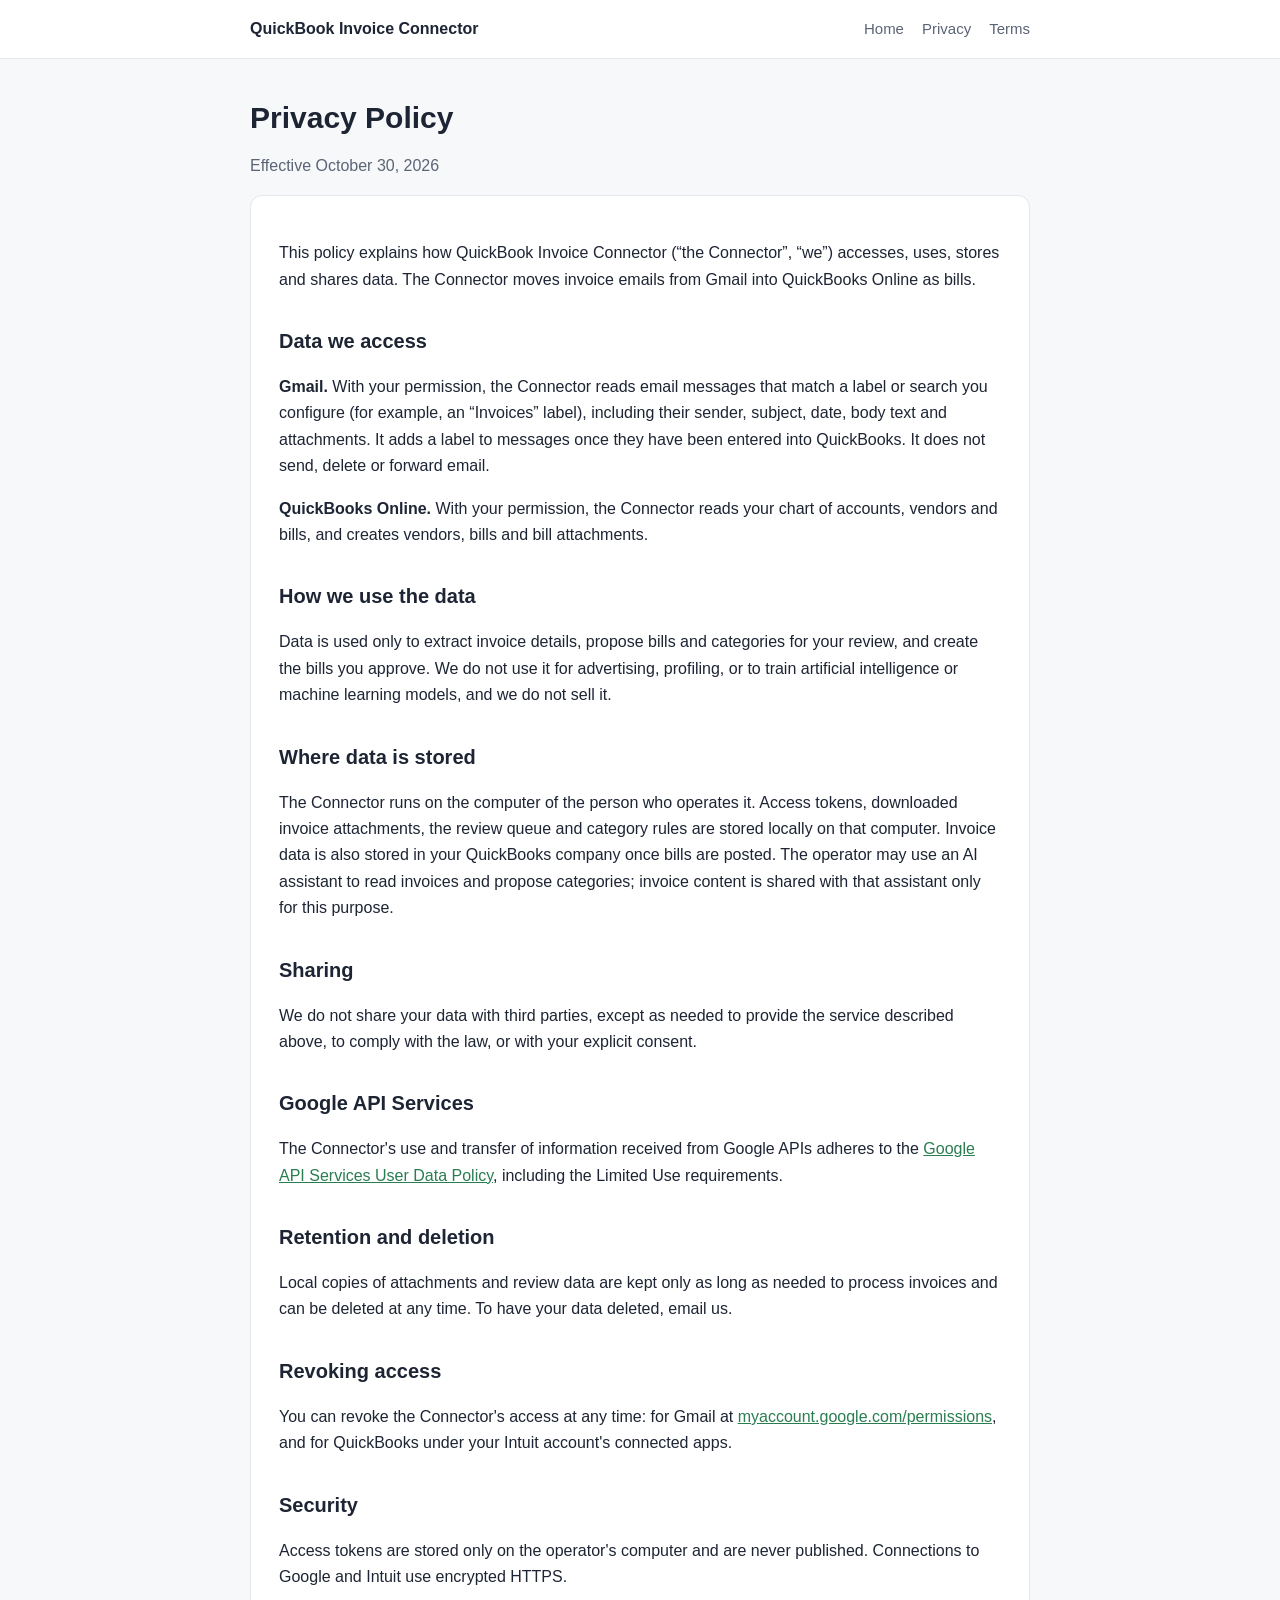
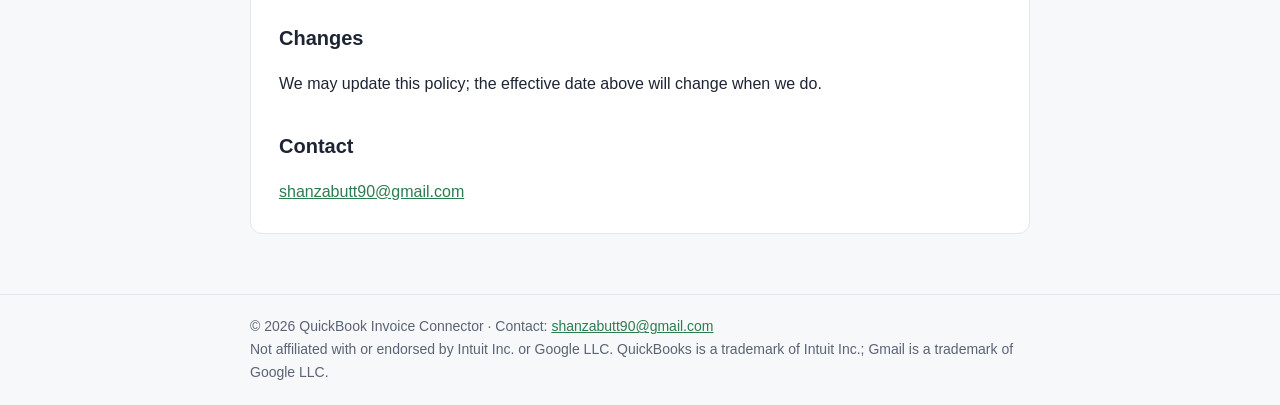
==== privacy.html @ 69684f07 "Add files via upload" ====
<!doctype html>
<html lang="en"><head><meta charset="utf-8"><meta name="viewport" content="width=device-width,initial-scale=1">
<title>Privacy Policy | QuickBook Invoice Connector</title><meta name="description" content="Privacy policy for QuickBook Invoice Connector."><style>
:root{--bg:#f7f8fa;--card:#fff;--text:#1d2433;--muted:#5b6475;--accent:#2a7d4f;--line:#e3e6ec}
*{box-sizing:border-box}body{margin:0;font-family:-apple-system,Segoe UI,Roboto,Helvetica,Arial,sans-serif;background:var(--bg);color:var(--text);line-height:1.65}
header{background:var(--card);border-bottom:1px solid var(--line)}
.wrap{max-width:820px;margin:0 auto;padding:0 20px}
nav{display:flex;justify-content:space-between;align-items:center;padding:16px 0;flex-wrap:wrap;gap:8px}
nav .brand{font-weight:700;color:var(--text);text-decoration:none}
nav .links a{color:var(--muted);text-decoration:none;margin-left:18px;font-size:15px}
nav .links a:hover{color:var(--accent)}
main{padding:40px 0 60px}h1{font-size:30px;line-height:1.25;margin:0 0 8px}
h2{font-size:20px;margin:32px 0 8px}.muted{color:var(--muted)}
.card{background:var(--card);border:1px solid var(--line);border-radius:12px;padding:28px}
.steps{display:grid;grid-template-columns:repeat(auto-fit,minmax(200px,1fr));gap:14px;margin:24px 0}
.step{background:var(--card);border:1px solid var(--line);border-radius:10px;padding:16px}
.step b{display:block;margin-bottom:4px}
a{color:var(--accent)}footer{border-top:1px solid var(--line);padding:20px 0;font-size:14px;color:var(--muted)}
</style></head>
<body><header><div class="wrap"><nav><a class="brand" href="index.html">QuickBook Invoice Connector</a>
<div class="links"><a href="index.html">Home</a><a href="privacy.html">Privacy</a><a href="terms.html">Terms</a></div></nav></div></header>
<main><div class="wrap"><h1>Privacy Policy</h1><p class="muted">Effective October 30, 2026</p>
<div class="card">
<p>This policy explains how QuickBook Invoice Connector (“the Connector”, “we”) accesses, uses, stores and shares data. The Connector moves invoice emails from Gmail into QuickBooks Online as bills.</p>
<h2>Data we access</h2>
<p><b>Gmail.</b> With your permission, the Connector reads email messages that match a label or search you configure (for example, an “Invoices” label), including their sender, subject, date, body text and attachments. It adds a label to messages once they have been entered into QuickBooks. It does not send, delete or forward email.</p>
<p><b>QuickBooks Online.</b> With your permission, the Connector reads your chart of accounts, vendors and bills, and creates vendors, bills and bill attachments.</p>
<h2>How we use the data</h2>
<p>Data is used only to extract invoice details, propose bills and categories for your review, and create the bills you approve. We do not use it for advertising, profiling, or to train artificial intelligence or machine learning models, and we do not sell it.</p>
<h2>Where data is stored</h2>
<p>The Connector runs on the computer of the person who operates it. Access tokens, downloaded invoice attachments, the review queue and category rules are stored locally on that computer. Invoice data is also stored in your QuickBooks company once bills are posted. The operator may use an AI assistant to read invoices and propose categories; invoice content is shared with that assistant only for this purpose.</p>
<h2>Sharing</h2>
<p>We do not share your data with third parties, except as needed to provide the service described above, to comply with the law, or with your explicit consent.</p>
<h2>Google API Services</h2>
<p>The Connector's use and transfer of information received from Google APIs adheres to the <a href="https://developers.google.com/terms/api-services-user-data-policy">Google API Services User Data Policy</a>, including the Limited Use requirements.</p>
<h2>Retention and deletion</h2>
<p>Local copies of attachments and review data are kept only as long as needed to process invoices and can be deleted at any time. To have your data deleted, email us.</p>
<h2>Revoking access</h2>
<p>You can revoke the Connector's access at any time: for Gmail at <a href="https://myaccount.google.com/permissions">myaccount.google.com/permissions</a>, and for QuickBooks under your Intuit account's connected apps.</p>
<h2>Security</h2>
<p>Access tokens are stored only on the operator's computer and are never published. Connections to Google and Intuit use encrypted HTTPS.</p>
<h2>Changes</h2>
<p>We may update this policy; the effective date above will change when we do.</p>
<h2>Contact</h2>
<p style="margin-bottom:0"><a href="mailto:shanzabutt90@gmail.com">shanzabutt90@gmail.com</a></p>
</div></div></main>
<footer><div class="wrap">&copy; 2026 QuickBook Invoice Connector &middot; Contact: <a href="mailto:shanzabutt90@gmail.com">shanzabutt90@gmail.com</a><br>
Not affiliated with or endorsed by Intuit Inc. or Google LLC. QuickBooks is a trademark of Intuit Inc.; Gmail is a trademark of Google LLC.</div></footer>
</body></html>
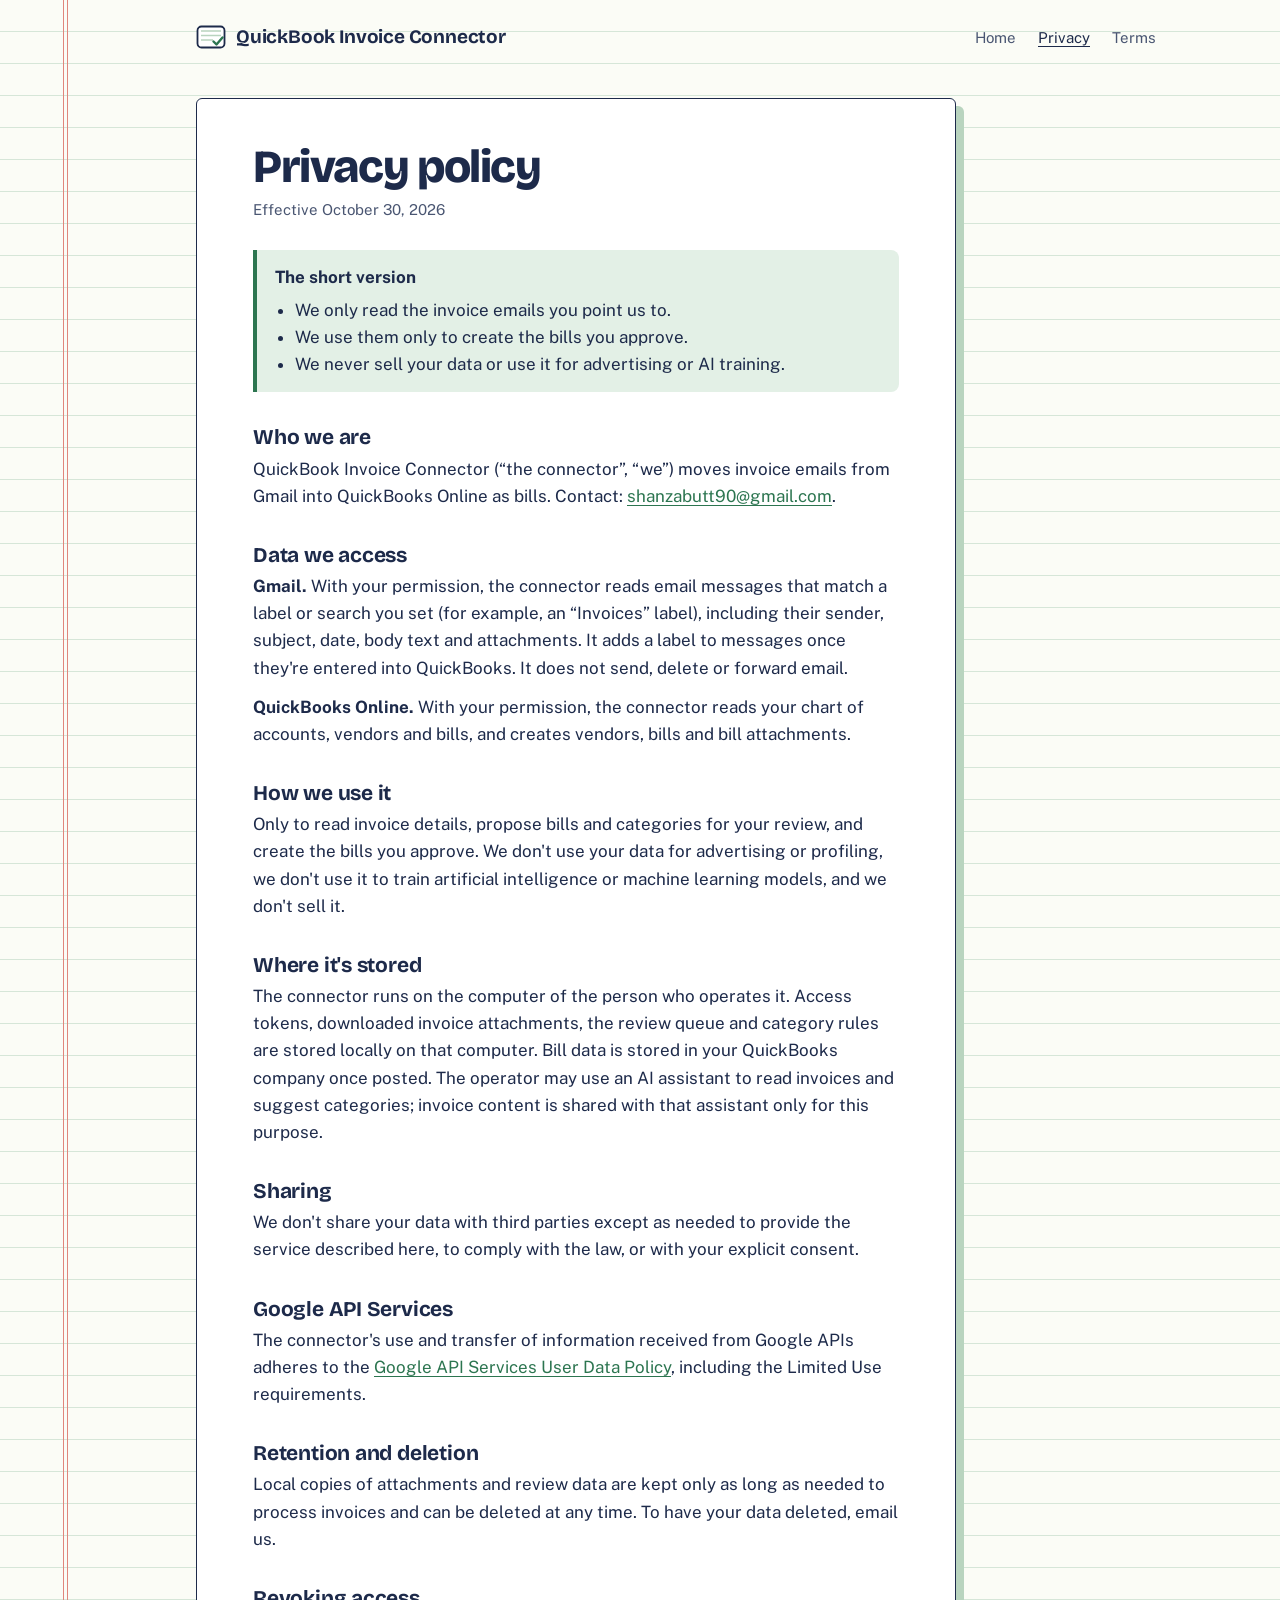
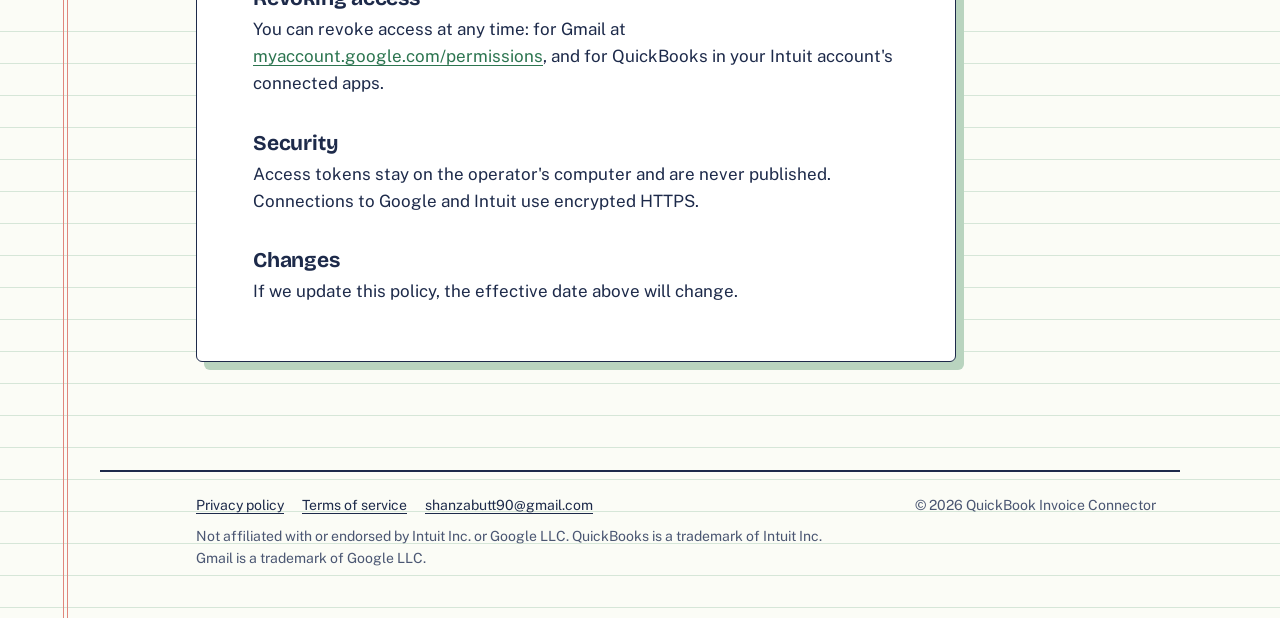
==== commit 1b3aa3d1: "Add files via upload" ====
--- a/privacy.html
+++ b/privacy.html
@@ -1,49 +1,32 @@
 <!doctype html>
 <html lang="en"><head><meta charset="utf-8"><meta name="viewport" content="width=device-width,initial-scale=1">
-<title>Privacy Policy | QuickBook Invoice Connector</title><meta name="description" content="Privacy policy for QuickBook Invoice Connector."><style>
-:root{--bg:#f7f8fa;--card:#fff;--text:#1d2433;--muted:#5b6475;--accent:#2a7d4f;--line:#e3e6ec}
-*{box-sizing:border-box}body{margin:0;font-family:-apple-system,Segoe UI,Roboto,Helvetica,Arial,sans-serif;background:var(--bg);color:var(--text);line-height:1.65}
-header{background:var(--card);border-bottom:1px solid var(--line)}
-.wrap{max-width:820px;margin:0 auto;padding:0 20px}
-nav{display:flex;justify-content:space-between;align-items:center;padding:16px 0;flex-wrap:wrap;gap:8px}
-nav .brand{font-weight:700;color:var(--text);text-decoration:none}
-nav .links a{color:var(--muted);text-decoration:none;margin-left:18px;font-size:15px}
-nav .links a:hover{color:var(--accent)}
-main{padding:40px 0 60px}h1{font-size:30px;line-height:1.25;margin:0 0 8px}
-h2{font-size:20px;margin:32px 0 8px}.muted{color:var(--muted)}
-.card{background:var(--card);border:1px solid var(--line);border-radius:12px;padding:28px}
-.steps{display:grid;grid-template-columns:repeat(auto-fit,minmax(200px,1fr));gap:14px;margin:24px 0}
-.step{background:var(--card);border:1px solid var(--line);border-radius:10px;padding:16px}
-.step b{display:block;margin-bottom:4px}
-a{color:var(--accent)}footer{border-top:1px solid var(--line);padding:20px 0;font-size:14px;color:var(--muted)}
-</style></head>
-<body><header><div class="wrap"><nav><a class="brand" href="index.html">QuickBook Invoice Connector</a>
-<div class="links"><a href="index.html">Home</a><a href="privacy.html">Privacy</a><a href="terms.html">Terms</a></div></nav></div></header>
-<main><div class="wrap"><h1>Privacy Policy</h1><p class="muted">Effective October 30, 2026</p>
-<div class="card">
-<p>This policy explains how QuickBook Invoice Connector (“the Connector”, “we”) accesses, uses, stores and shares data. The Connector moves invoice emails from Gmail into QuickBooks Online as bills.</p>
+<title>Privacy policy | QuickBook Invoice Connector</title><meta name="description" content="How QuickBook Invoice Connector handles your Gmail and QuickBooks data.">
+<link rel="icon" href="data:image/svg+xml,<svg xmlns='http://www.w3.org/2000/svg' width='30' height='30' viewBox='0 0 30 30'><rect x='1.5' y='4.5' width='27' height='21' rx='4' fill='%23fff' stroke='%231d2a4a' stroke-width='1.8'/><path d='M5 9h20M5 13.5h20M5 18h12' stroke='%23b9d4bf' stroke-width='1.6'/><path d='M17.5 19.5l3 3 6-7' fill='none' stroke='%232c7550' stroke-width='2.4' stroke-linecap='round' stroke-linejoin='round'/></svg>">
+<link rel="preconnect" href="https://fonts.googleapis.com"><link rel="preconnect" href="https://fonts.gstatic.com" crossorigin><link href="https://fonts.googleapis.com/css2?family=Bricolage+Grotesque:opsz,wght@12..96,500;12..96,700;12..96,800&family=Public+Sans:wght@400;600;700&display=swap" rel="stylesheet"><link rel="stylesheet" href="style.css"></head>
+<body>
+<header class="site-head"><div class="wrap">
+<a class="brand" href="index.html"><svg width="30" height="30" viewBox="0 0 30 30" aria-hidden="true"><rect x="1.5" y="4.5" width="27" height="21" rx="4" fill="#fff" stroke="#1d2a4a" stroke-width="1.8"/><path d="M5 9h20M5 13.5h20M5 18h12" stroke="#b9d4bf" stroke-width="1.6"/><path d="M17.5 19.5l3 3 6-7" fill="none" stroke="#2c7550" stroke-width="2.4" stroke-linecap="round" stroke-linejoin="round"/></svg>QuickBook Invoice Connector</a>
+<nav class="site-nav" aria-label="Main"><a href="index.html">Home</a><a href="privacy.html" aria-current="page">Privacy</a><a href="terms.html">Terms</a></nav>
+</div></header>
+<main><section class="doc"><div class="wrap"><article>
+<h1>Privacy policy</h1><p class="eff">Effective October 30, 2026</p>
+<div class="summary"><b>The short version</b><ul><li>We only read the invoice emails you point us to.</li><li>We use them only to create the bills you approve.</li><li>We never sell your data or use it for advertising or AI training.</li></ul></div>
+<h2>Who we are</h2><p>QuickBook Invoice Connector (“the connector”, “we”) moves invoice emails from Gmail into QuickBooks Online as bills. Contact: <a href="mailto:shanzabutt90@gmail.com">shanzabutt90@gmail.com</a>.</p>
 <h2>Data we access</h2>
-<p><b>Gmail.</b> With your permission, the Connector reads email messages that match a label or search you configure (for example, an “Invoices” label), including their sender, subject, date, body text and attachments. It adds a label to messages once they have been entered into QuickBooks. It does not send, delete or forward email.</p>
-<p><b>QuickBooks Online.</b> With your permission, the Connector reads your chart of accounts, vendors and bills, and creates vendors, bills and bill attachments.</p>
-<h2>How we use the data</h2>
-<p>Data is used only to extract invoice details, propose bills and categories for your review, and create the bills you approve. We do not use it for advertising, profiling, or to train artificial intelligence or machine learning models, and we do not sell it.</p>
-<h2>Where data is stored</h2>
-<p>The Connector runs on the computer of the person who operates it. Access tokens, downloaded invoice attachments, the review queue and category rules are stored locally on that computer. Invoice data is also stored in your QuickBooks company once bills are posted. The operator may use an AI assistant to read invoices and propose categories; invoice content is shared with that assistant only for this purpose.</p>
-<h2>Sharing</h2>
-<p>We do not share your data with third parties, except as needed to provide the service described above, to comply with the law, or with your explicit consent.</p>
-<h2>Google API Services</h2>
-<p>The Connector's use and transfer of information received from Google APIs adheres to the <a href="https://developers.google.com/terms/api-services-user-data-policy">Google API Services User Data Policy</a>, including the Limited Use requirements.</p>
-<h2>Retention and deletion</h2>
-<p>Local copies of attachments and review data are kept only as long as needed to process invoices and can be deleted at any time. To have your data deleted, email us.</p>
-<h2>Revoking access</h2>
-<p>You can revoke the Connector's access at any time: for Gmail at <a href="https://myaccount.google.com/permissions">myaccount.google.com/permissions</a>, and for QuickBooks under your Intuit account's connected apps.</p>
-<h2>Security</h2>
-<p>Access tokens are stored only on the operator's computer and are never published. Connections to Google and Intuit use encrypted HTTPS.</p>
-<h2>Changes</h2>
-<p>We may update this policy; the effective date above will change when we do.</p>
-<h2>Contact</h2>
-<p style="margin-bottom:0"><a href="mailto:shanzabutt90@gmail.com">shanzabutt90@gmail.com</a></p>
-</div></div></main>
-<footer><div class="wrap">&copy; 2026 QuickBook Invoice Connector &middot; Contact: <a href="mailto:shanzabutt90@gmail.com">shanzabutt90@gmail.com</a><br>
-Not affiliated with or endorsed by Intuit Inc. or Google LLC. QuickBooks is a trademark of Intuit Inc.; Gmail is a trademark of Google LLC.</div></footer>
+<p><b>Gmail.</b> With your permission, the connector reads email messages that match a label or search you set (for example, an “Invoices” label), including their sender, subject, date, body text and attachments. It adds a label to messages once they're entered into QuickBooks. It does not send, delete or forward email.</p>
+<p><b>QuickBooks Online.</b> With your permission, the connector reads your chart of accounts, vendors and bills, and creates vendors, bills and bill attachments.</p>
+<h2>How we use it</h2><p>Only to read invoice details, propose bills and categories for your review, and create the bills you approve. We don't use your data for advertising or profiling, we don't use it to train artificial intelligence or machine learning models, and we don't sell it.</p>
+<h2>Where it's stored</h2><p>The connector runs on the computer of the person who operates it. Access tokens, downloaded invoice attachments, the review queue and category rules are stored locally on that computer. Bill data is stored in your QuickBooks company once posted. The operator may use an AI assistant to read invoices and suggest categories; invoice content is shared with that assistant only for this purpose.</p>
+<h2>Sharing</h2><p>We don't share your data with third parties except as needed to provide the service described here, to comply with the law, or with your explicit consent.</p>
+<h2>Google API Services</h2><p>The connector's use and transfer of information received from Google APIs adheres to the <a href="https://developers.google.com/terms/api-services-user-data-policy">Google API Services User Data Policy</a>, including the Limited Use requirements.</p>
+<h2>Retention and deletion</h2><p>Local copies of attachments and review data are kept only as long as needed to process invoices and can be deleted at any time. To have your data deleted, email us.</p>
+<h2>Revoking access</h2><p>You can revoke access at any time: for Gmail at <a href="https://myaccount.google.com/permissions">myaccount.google.com/permissions</a>, and for QuickBooks in your Intuit account's connected apps.</p>
+<h2>Security</h2><p>Access tokens stay on the operator's computer and are never published. Connections to Google and Intuit use encrypted HTTPS.</p>
+<h2>Changes</h2><p>If we update this policy, the effective date above will change.</p>
+</article></div></section></main>
+<footer class="site-foot"><div class="wrap">
+<div><nav aria-label="Footer"><a href="privacy.html">Privacy policy</a><a href="terms.html">Terms of service</a><a href="mailto:shanzabutt90@gmail.com">shanzabutt90@gmail.com</a></nav>
+<p>Not affiliated with or endorsed by Intuit Inc. or Google LLC. QuickBooks is a trademark of Intuit Inc. Gmail is a trademark of Google LLC.</p></div>
+<div>&copy; 2026 QuickBook Invoice Connector</div>
+</div></footer>
 </body></html>
--- a/style.css
+++ b/style.css
@@ -0,0 +1,200 @@
+/* Ledger-pad theme: ink on columnar paper, rubber-stamp categories */
+:root{
+  --paper:#fbfcf6;
+  --rule:#d6e6d8;
+  --rule-strong:#b9d4bf;
+  --margin:#e0867c;
+  --ink:#1d2a4a;
+  --ink-soft:#4a5672;
+  --green:#2c7550;
+  --green-soft:#e3f0e6;
+  --stamp:#b8342c;
+  --amber:#a8681c;
+  --card:#ffffff;
+  --radius-sm:4px;
+  --radius-lg:14px;
+  --display:"Bricolage Grotesque", "Segoe UI", system-ui, sans-serif;
+  --body:"Public Sans", "Segoe UI", system-ui, sans-serif;
+}
+*{box-sizing:border-box}
+html{scroll-behavior:smooth}
+body{
+  margin:0;
+  background-color:var(--paper);
+  background-image:
+    linear-gradient(to right, transparent 63px, var(--margin) 63px, var(--margin) 64px, transparent 64px, transparent 67px, var(--margin) 67px, var(--margin) 68px, transparent 68px),
+    repeating-linear-gradient(to bottom, transparent 0 31px, var(--rule) 31px 32px);
+  color:var(--ink);
+  font-family:var(--body);
+  font-size:17px;
+  line-height:1.6;
+  -webkit-font-smoothing:antialiased;
+}
+@media (max-width:700px){
+  body{background-image:repeating-linear-gradient(to bottom, transparent 0 31px, var(--rule) 31px 32px)}
+}
+a{color:var(--green);text-underline-offset:3px}
+a:focus-visible,button:focus-visible,summary:focus-visible{outline:3px solid var(--green);outline-offset:3px;border-radius:var(--radius-sm)}
+.wrap{max-width:1080px;margin:0 auto;padding:0 24px 0 96px}
+@media (max-width:700px){.wrap{padding:0 18px}}
+
+/* ---------- header ---------- */
+.site-head{padding:22px 0}
+.site-head .wrap{display:flex;align-items:center;justify-content:space-between;gap:16px;flex-wrap:wrap}
+.brand{display:flex;align-items:center;gap:10px;color:var(--ink);text-decoration:none;font-family:var(--display);font-weight:700;font-size:19px;letter-spacing:-.01em}
+.brand svg{flex:none}
+.site-nav a{color:var(--ink-soft);text-decoration:none;margin-left:22px;font-size:15px}
+.site-nav a:hover,.site-nav a[aria-current]{color:var(--ink);text-decoration:underline}
+.site-nav a:first-child{margin-left:0}
+
+/* ---------- hero ---------- */
+.hero{padding:40px 0 72px}
+.hero .wrap{display:grid;grid-template-columns:1.1fr 1fr;gap:48px;align-items:center}
+@media (max-width:900px){.hero .wrap{grid-template-columns:1fr;gap:40px}}
+.hero h1{
+  font-family:var(--display);
+  font-weight:800;
+  font-size:clamp(36px,4.3vw,56px);
+  line-height:1.02;
+  letter-spacing:-.035em;
+  margin:0 0 22px;
+}
+.hero h1 span{display:block}.hero h1 .l1{white-space:nowrap}.hero h1 .l2{color:var(--ink-soft);font-weight:500}
+.lede{font-size:19px;color:var(--ink-soft);max-width:30em;margin:0 0 30px}
+.btn{
+  display:inline-block;background:var(--ink);color:#fff;text-decoration:none;
+  font-weight:600;padding:14px 22px;border-radius:999px;font-size:16px;
+  box-shadow:0 2px 0 #0d1530;
+}
+.btn:hover{background:#2a3a63}
+.btn-quiet{margin-left:18px;color:var(--ink);font-weight:600}
+.hero-note{margin-top:22px;font-size:14px;color:var(--ink-soft)}
+
+/* ---------- hero illustration ---------- */
+.flow{position:relative;min-height:540px}
+.mail{
+  position:absolute;left:0;top:0;width:64%;z-index:2;
+  background:var(--card);border:1.5px solid var(--ink);border-radius:var(--radius-lg);
+  padding:14px 16px;box-shadow:6px 6px 0 var(--rule-strong);
+}
+.mail-row{display:flex;align-items:center;gap:10px;font-size:13px;color:var(--ink-soft)}
+.mail-row strong{color:var(--ink);font-size:14px}
+.mail .chip{margin-left:auto;font-size:11px;background:var(--green-soft);color:var(--green);padding:2px 8px;border-radius:999px;font-weight:600}
+.mail .clip{display:flex;align-items:center;gap:8px;margin-top:10px;font-size:13px;border:1px dashed var(--rule-strong);border-radius:8px;padding:6px 10px;color:var(--ink)}
+
+.invoice{
+  position:absolute;right:0;top:118px;width:84%;
+  background:var(--card);border:1.5px solid var(--ink);border-radius:6px;
+  padding:20px 20px 16px;box-shadow:8px 8px 0 var(--rule-strong);
+}
+.inv-head{display:flex;justify-content:space-between;align-items:baseline;border-bottom:2px solid var(--ink);padding-bottom:8px;margin-bottom:4px}
+.inv-head b{font-family:var(--display);font-size:18px;letter-spacing:-.01em}
+.inv-head small{color:var(--ink-soft);font-size:12px}
+.line{display:grid;grid-template-columns:1fr auto;gap:4px 12px;padding:9px 0;border-bottom:1px solid var(--rule)}
+.line .desc{font-size:14px}
+.line .amt{font-variant-numeric:tabular-nums;font-size:14px;font-weight:600;text-align:right}
+.tag{
+  grid-column:1/-1;justify-self:start;
+  font-size:11.5px;font-weight:700;color:var(--green);
+  border:1.5px solid currentColor;border-radius:var(--radius-sm);padding:1px 7px;
+  transform:rotate(-1.5deg);
+}
+.tag.guess{color:var(--amber)}
+.total{display:flex;justify-content:space-between;padding-top:10px;font-weight:700;font-variant-numeric:tabular-nums}
+.stamp{
+  position:absolute;right:-14px;top:-26px;background:rgba(255,255,255,.7);
+  font-family:var(--display);font-weight:800;font-size:22px;letter-spacing:.04em;
+  color:var(--stamp);border:3px solid var(--stamp);border-radius:8px;padding:2px 12px;
+  transform:rotate(-12deg);opacity:.88;mix-blend-mode:multiply;
+}
+.posted{
+  position:absolute;left:0;bottom:0;display:flex;align-items:center;gap:10px;
+  background:var(--ink);color:#fff;border-radius:999px;padding:9px 16px 9px 12px;font-size:14px;
+}
+.posted .dot{width:20px;height:20px;border-radius:50%;background:var(--green);display:grid;place-items:center}
+
+/* one orchestrated load sequence */
+@media (prefers-reduced-motion:no-preference){
+  .mail{animation:drop .6s ease-out both}
+  .invoice{animation:unfold .7s .45s ease-out both}
+  .tag{animation:stamp .28s ease-out both}
+  .tag:nth-of-type(1){animation-delay:1.25s}
+  .line:nth-of-type(3) .tag{animation-delay:1.55s}
+  .line:nth-of-type(4) .tag{animation-delay:1.85s}
+  .stamp{animation:bigstamp .35s 2.4s ease-out both}
+  .posted{animation:rise .5s 2.9s ease-out both}
+}
+@keyframes drop{from{opacity:0;transform:translateY(-14px)}to{opacity:1;transform:none}}
+@keyframes unfold{from{opacity:0;transform:translateY(16px) scale(.97)}to{opacity:1;transform:none}}
+@keyframes stamp{0%{opacity:0;transform:scale(1.6) rotate(-1.5deg)}100%{opacity:1;transform:scale(1) rotate(-1.5deg)}}
+@keyframes bigstamp{0%{opacity:0;transform:scale(2.2) rotate(-12deg)}100%{opacity:.88;transform:scale(1) rotate(-12deg)}}
+@keyframes rise{from{opacity:0;transform:translateY(10px)}to{opacity:1;transform:none}}
+@media (max-width:480px){.mail{width:86%}.invoice{width:100%;top:128px}.flow{min-height:580px}.stamp{right:4px}.hero h1 .l1{white-space:normal}}
+
+/* ---------- sections ---------- */
+section{padding:56px 0}
+h2{font-family:var(--display);font-weight:700;font-size:clamp(28px,3.4vw,38px);letter-spacing:-.025em;line-height:1.1;margin:0 0 14px}
+.section-lede{color:var(--ink-soft);max-width:36em;margin:0 0 32px}
+
+/* steps as a ledger table */
+.ledger{width:100%;border-collapse:separate;border-spacing:0;background:var(--card);border:1.5px solid var(--ink);border-radius:var(--radius-lg);overflow:hidden;box-shadow:8px 8px 0 var(--rule-strong)}
+.ledger th,.ledger td{text-align:left;vertical-align:top;padding:18px 20px;border-bottom:1px solid var(--rule)}
+.ledger thead th{background:var(--green-soft);font-size:14px;font-weight:700;color:var(--green);border-bottom:2px solid var(--ink)}
+.ledger tbody tr:last-child td,.ledger tbody tr:last-child th{border-bottom:0}
+.ledger .n{width:56px;font-family:var(--display);font-weight:800;font-size:26px;color:var(--rule-strong);line-height:1}
+.ledger .what{font-weight:700;display:block;margin-bottom:2px}
+.ledger .you{color:var(--ink-soft);font-size:15px;width:34%}
+@media (max-width:700px){
+  .ledger thead{display:none}
+  .ledger tr{display:grid;grid-template-columns:44px 1fr;border-bottom:1px solid var(--rule)}
+  .ledger td,.ledger th{border:0;padding:12px 14px}
+  .ledger .you{grid-column:2;width:auto;padding-top:0}
+}
+
+/* learning example */
+.learn{display:grid;grid-template-columns:1fr 1fr;gap:40px;align-items:center}
+@media (max-width:800px){.learn{grid-template-columns:1fr}}
+.convo{background:var(--card);border:1.5px solid var(--ink);border-radius:var(--radius-lg);padding:20px;display:grid;gap:12px}
+.bubble{max-width:88%;padding:10px 14px;border-radius:14px;font-size:15px}
+.bubble.me{justify-self:end;background:var(--ink);color:#fff;border-bottom-right-radius:4px}
+.bubble.bot{background:var(--green-soft);border-bottom-left-radius:4px}
+.rule-card{display:flex;align-items:center;gap:10px;flex-wrap:wrap;font-size:14px;border:1.5px dashed var(--green);border-radius:10px;padding:10px 14px;background:#fff}
+.rule-card b{color:var(--green)}
+
+/* safeguards */
+.guards{list-style:none;padding:0;margin:0;display:grid;grid-template-columns:repeat(2,1fr);gap:0 40px}
+@media (max-width:700px){.guards{grid-template-columns:1fr}}
+.guards li{display:grid;grid-template-columns:28px 1fr;gap:12px;padding:16px 0;border-bottom:1px solid var(--rule-strong)}
+.guards svg{margin-top:3px}
+.guards b{display:block}
+.guards span{color:var(--ink-soft);font-size:15px}
+
+/* faq */
+.faq details{border-bottom:1px solid var(--rule-strong)}
+.faq summary{cursor:pointer;list-style:none;padding:18px 36px 18px 0;font-weight:700;position:relative}
+.faq summary::-webkit-details-marker{display:none}
+.faq summary::after{content:"+";position:absolute;right:6px;top:12px;font-size:26px;font-weight:400;color:var(--green);transition:transform .2s}
+.faq details[open] summary::after{transform:rotate(45deg)}
+.faq details p{margin:0 0 18px;color:var(--ink-soft);max-width:44em}
+
+.cta-band{margin:24px 0 0;background:var(--ink);color:#fff;border-radius:var(--radius-lg);padding:40px;display:flex;justify-content:space-between;align-items:center;gap:24px;flex-wrap:wrap}
+.cta-band h2{margin:0;color:#fff}
+.cta-band p{margin:6px 0 0;color:#c9d2e6}
+.cta-band .btn{background:#fff;color:var(--ink);box-shadow:0 2px 0 #9aa6c4}
+
+/* ---------- legal pages ---------- */
+.doc{padding:24px 0 72px}
+.doc article{background:var(--card);border:1.5px solid var(--ink);border-radius:6px;padding:44px clamp(22px,5vw,56px);max-width:760px;box-shadow:8px 8px 0 var(--rule-strong)}
+.doc h1{font-family:var(--display);font-weight:800;font-size:clamp(32px,4.5vw,46px);letter-spacing:-.03em;line-height:1.05;margin:0 0 6px}
+.doc .eff{color:var(--ink-soft);margin:0 0 28px;font-size:15px}
+.doc h2{font-size:21px;margin:34px 0 6px;letter-spacing:-.01em}
+.doc p{margin:0 0 12px}
+.doc .summary{background:var(--green-soft);border-left:4px solid var(--green);padding:14px 18px;border-radius:0 8px 8px 0;margin:0 0 8px}
+.doc .summary ul{margin:6px 0 0;padding-left:20px}
+
+/* ---------- footer ---------- */
+.site-foot{padding:36px 0 48px;font-size:14px;color:var(--ink-soft)}
+.site-foot .wrap{display:flex;justify-content:space-between;gap:20px;flex-wrap:wrap;border-top:2px solid var(--ink);padding-top:22px}
+.site-foot nav a{margin-right:18px;color:var(--ink)}
+.site-foot p{margin:8px 0 0;max-width:46em}
+.visually-hidden{position:absolute;width:1px;height:1px;overflow:hidden;clip:rect(0 0 0 0);white-space:nowrap}
